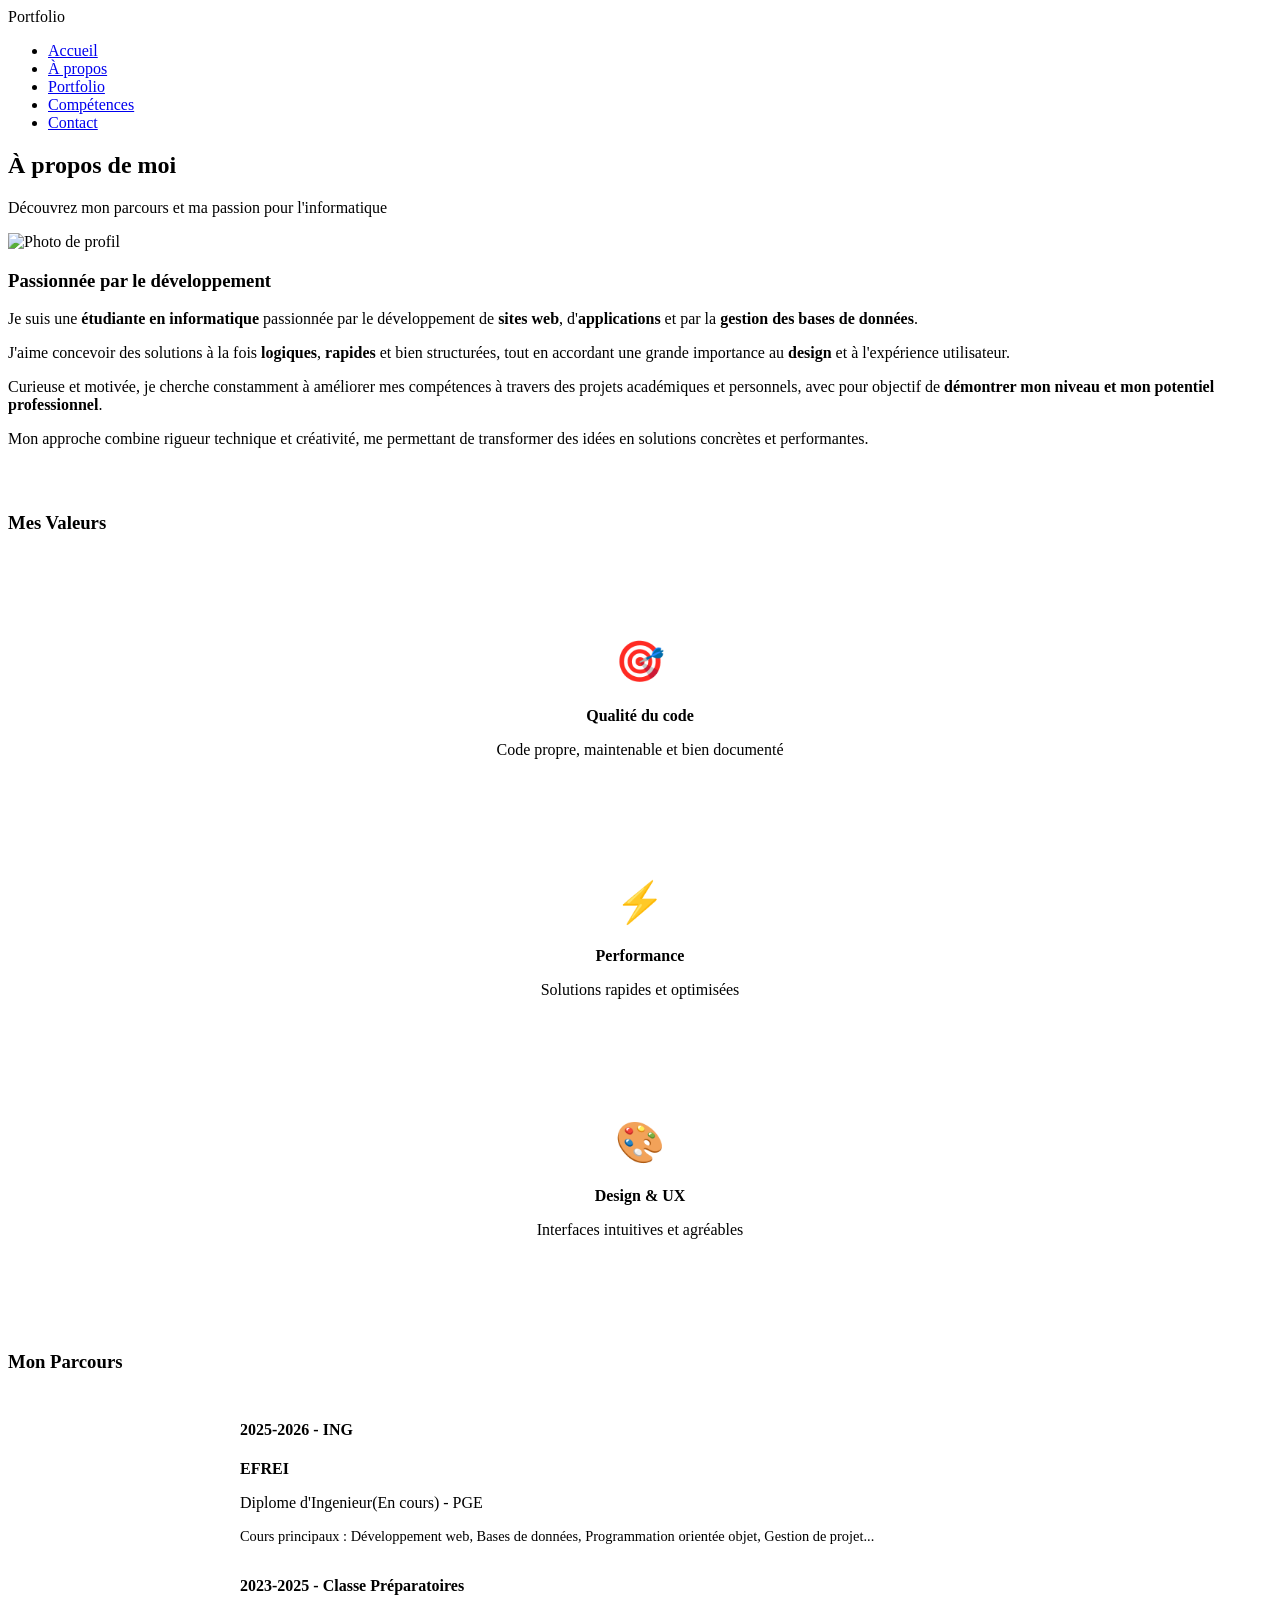
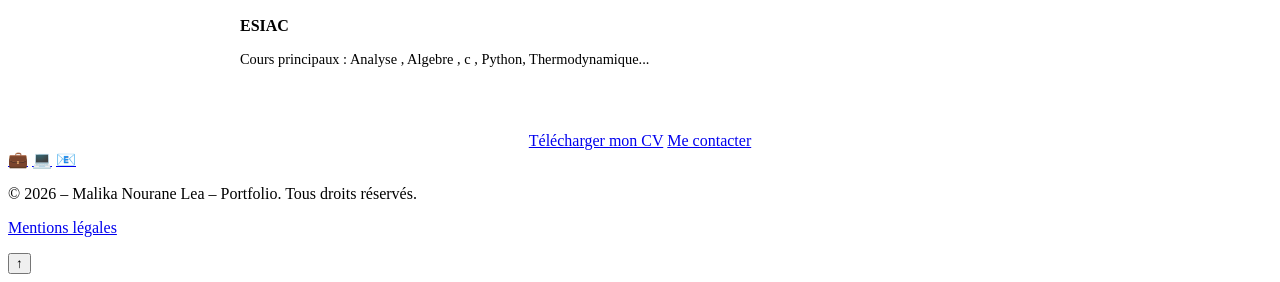
==== about.html @ 9110de29 "Add files via upload" ====
<!DOCTYPE html>
<html lang="fr">
<head>
    <meta charset="UTF-8">
    <meta name="viewport" content="width=device-width, initial-scale=1.0">
    <meta name="description" content="À propos - Étudiante en informatique passionnée par le développement">
    <title>À propos | Portfolio Étudiante en Informatique</title>
    <link rel="stylesheet" href="assets/css/styles.css">
</head>
<body>
    <!-- NAVIGATION -->
    <nav class="navbar">
        <div class="container">
            <div class="logo">Portfolio</div>
            <nav>
                <ul>
                    <li><a href="index.html">Accueil</a></li>
                    <li><a href="about.html">À propos</a></li>
                    <li><a href="portfolio.html">Portfolio</a></li>
                    <li><a href="skills.html">Compétences</a></li>
                    <li><a href="contact.html">Contact</a></li>
                </ul>
            </nav>
            <div class="menu-toggle">
                <span></span>
                <span></span>
                <span></span>
            </div>
        </div>
    </nav>

    <!-- SECTION À PROPOS -->
    <section class="section">
        <div class="container">
            <div class="section-header fade-in">
                <h2>À propos de moi</h2>
                <p>Découvrez mon parcours et ma passion pour l'informatique</p>
            </div>

            <!-- Contenu principal -->
            <div class="about-content">
                <!-- Photo de profil -->
                <div class="about-image slide-in-left">
                    <img src="assets/images/profile.jpeg.jpeg" alt="Photo de profil">
                </div>

                <!-- Texte de présentation -->
                <div class="about-text slide-in-right">
                    <h3>Passionnée par le développement</h3>
                    
                    <p>
                        Je suis une <strong>étudiante en informatique</strong> passionnée par le développement
                        de <strong>sites web</strong>, d'<strong>applications</strong> et par la
                        <strong>gestion des bases de données</strong>.
                    </p>
                    
                    <p>
                        J'aime concevoir des solutions à la fois <strong>logiques</strong>,
                        <strong>rapides</strong> et bien structurées, tout en accordant une grande
                        importance au <strong>design</strong> et à l'expérience utilisateur.
                    </p>
                    
                    <p>
                        Curieuse et motivée, je cherche constamment à améliorer mes compétences
                        à travers des projets académiques et personnels, avec pour objectif de
                        <strong>démontrer mon niveau et mon potentiel professionnel</strong>.
                    </p>
                    
                    <p>
                        Mon approche combine rigueur technique et créativité, me permettant de 
                        transformer des idées en solutions concrètes et performantes.
                    </p>
                </div>
            </div>

            <!-- Mes valeurs -->
            <div style="margin-top: 4rem;">
                <h3 class="text-center fade-in">Mes Valeurs</h3>
                
                <div class="portfolio-grid" style="margin-top: 2rem;">
                    <div class="card fade-in" style="text-align: center; padding: 2rem;">
                        <h3 class="text-accent" style="font-size: 2.5rem; margin-bottom: 1rem;">🎯</h3>
                        <h4 style="color: var(--color-accent); margin-bottom: 0.5rem;">Qualité du code</h4>
                        <p style="color: var(--color-text-secondary);">
                            Code propre, maintenable et bien documenté
                        </p>
                    </div>
                    
                    <div class="card fade-in" style="text-align: center; padding: 2rem;">
                        <h3 class="text-accent" style="font-size: 2.5rem; margin-bottom: 1rem;">⚡</h3>
                        <h4 style="color: var(--color-accent); margin-bottom: 0.5rem;">Performance</h4>
                        <p style="color: var(--color-text-secondary);">
                            Solutions rapides et optimisées
                        </p>
                    </div>
                    
                    <div class="card fade-in" style="text-align: center; padding: 2rem;">
                        <h3 class="text-accent" style="font-size: 2.5rem; margin-bottom: 1rem;">🎨</h3>
                        <h4 style="color: var(--color-accent); margin-bottom: 0.5rem;">Design & UX</h4>
                        <p style="color: var(--color-text-secondary);">
                            Interfaces intuitives et agréables
                        </p>
                    </div>
                </div>
            </div>

            <!-- Parcours académique -->
            <div style="margin-top: 4rem;">
                <h3 class="text-center fade-in">Mon Parcours</h3>
                
                <div style="max-width: 800px; margin: 3rem auto;">
                    <div class="card fade-in" style="margin-bottom: 2rem;">
                        <h4 class="text-accent">2025-2026 - ING </h4>
                        <p><strong>EFREI</strong></p>
                        <p>
                            Diplome d'Ingenieur(En cours) - PGE
                        </p>
                        <p style="font-size: 0.9rem; color: var(--color-text-muted); margin-top: 0.5rem;">
                            Cours principaux : Développement web, Bases de données, Programmation orientée objet, 
                            Gestion de projet...
                        </p>
                    </div>
                    
                    <div class="card fade-in" style="margin-bottom: 2rem;">
                        <h4 class="text-accent">2023-2025 - Classe Préparatoires</h4>
                        <p><strong>ESIAC</strong></p>
                        
                        <p style="font-size: 0.9rem; color: var(--color-text-muted); margin-top: 0.5rem;">
                            Cours principaux : Analyse , Algebre , c , Python, Thermodynamique...
                        </p>
                    </div>
                </div>
            </div>

            <!-- Call to action -->
            <div style="text-align: center; margin-top: 4rem;" class="fade-in">
                <a href="assets/CV/CV.pdf.pdf" download class="btn">Télécharger mon CV</a>
                <a href="contact.html" class="btn btn-secondary">Me contacter</a>
            </div>
        </div>
    </section>

    <!-- FOOTER -->
    <footer>
        <div class="container">
            <div class="social-links">
                <a href="https://www.linkedin.com/in/malika-nourane-lea-mouliom-yachere-74a588379" target="_blank" aria-label="LinkedIn">💼</a>
                <a href="https://github.com/malikanouranelee" target="_blank" aria-label="GitHub">💻</a>
                <a href="mailto:nouranelea4@gmail.com" aria-label="Email">📧</a>
            </div>
            <p>&copy; 2026 – Malika Nourane Lea – Portfolio. Tous droits réservés.</p>
            <p><a href="legal.html">Mentions légales</a></p>
        </div>
    </footer>

    <button class="back-to-top" aria-label="Retour en haut">↑</button>
    <script src="assets/js/main.js"></script>
</body>
</html>
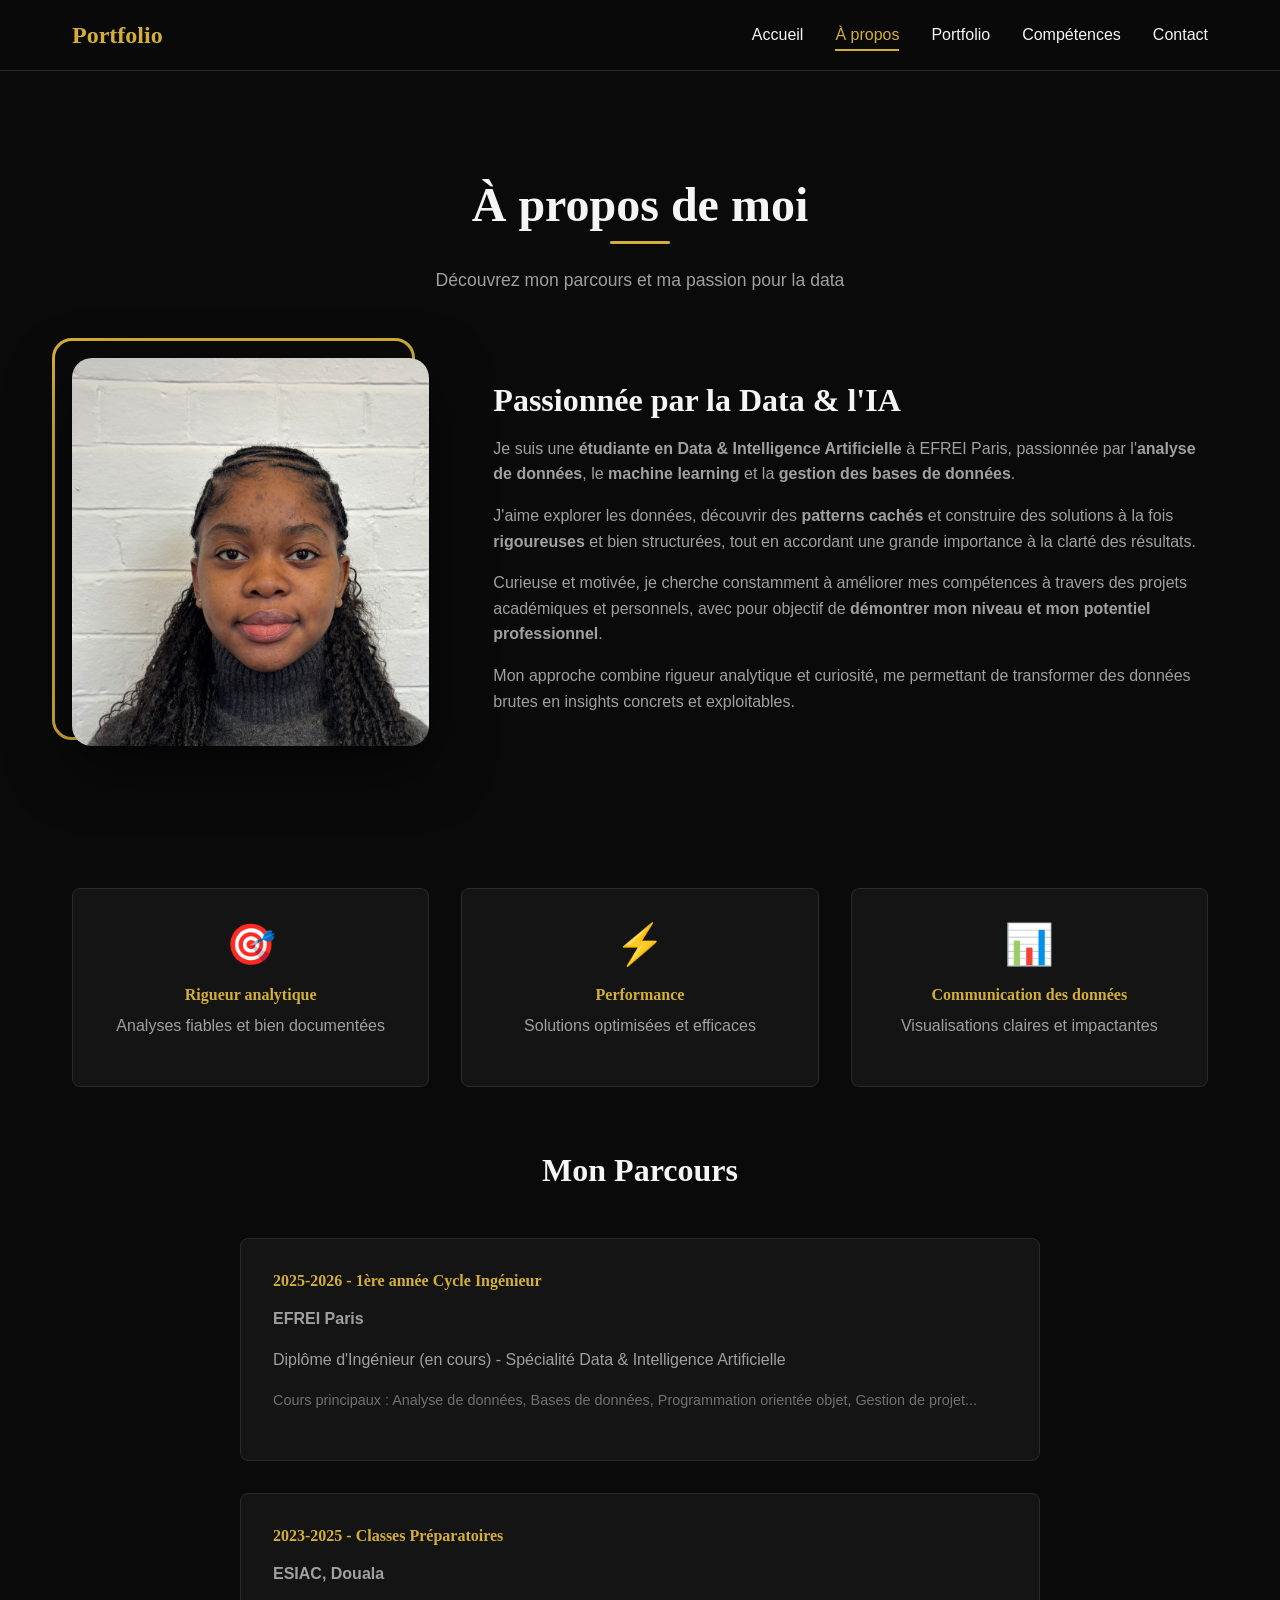
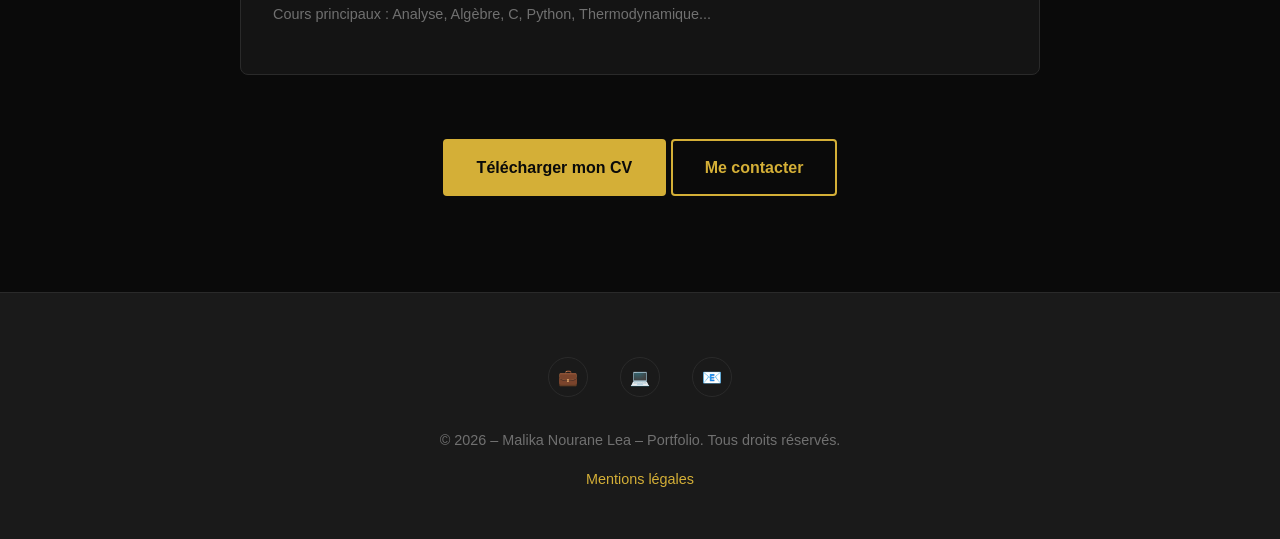
==== commit 99e5828c: "Correction des chemins CSS/JS et contenu Data & IA" ====
--- a/about.html
+++ b/about.html
@@ -3,9 +3,9 @@
 <head>
     <meta charset="UTF-8">
     <meta name="viewport" content="width=device-width, initial-scale=1.0">
-    <meta name="description" content="À propos - Étudiante en informatique passionnée par le développement">
-    <title>À propos | Portfolio Étudiante en Informatique</title>
-    <link rel="stylesheet" href="assets/css/styles.css">
+    <meta name="description" content="À propos de Malika Mouliom - Étudiante en Data & Intelligence Artificielle à EFREI Paris">
+    <title>À propos | Portfolio Malika - Data & IA</title>
+    <link rel="stylesheet" href="styles.css">
 </head>
 <body>
     <!-- NAVIGATION -->
@@ -34,30 +34,30 @@
         <div class="container">
             <div class="section-header fade-in">
                 <h2>À propos de moi</h2>
-                <p>Découvrez mon parcours et ma passion pour l'informatique</p>
+                <p>Découvrez mon parcours et ma passion pour la data</p>
             </div>
 
             <!-- Contenu principal -->
             <div class="about-content">
                 <!-- Photo de profil -->
                 <div class="about-image slide-in-left">
-                    <img src="assets/images/profile.jpeg.jpeg" alt="Photo de profil">
+                    <img src="profile.jpeg.jpeg" alt="Photo de profil">
                 </div>
 
                 <!-- Texte de présentation -->
                 <div class="about-text slide-in-right">
-                    <h3>Passionnée par le développement</h3>
+                    <h3>Passionnée par la Data & l'IA</h3>
                     
                     <p>
-                        Je suis une <strong>étudiante en informatique</strong> passionnée par le développement
-                        de <strong>sites web</strong>, d'<strong>applications</strong> et par la
-                        <strong>gestion des bases de données</strong>.
+                        Je suis une <strong>étudiante en Data & Intelligence Artificielle</strong> à 
+                        EFREI Paris, passionnée par l'<strong>analyse de données</strong>, le 
+                        <strong>machine learning</strong> et la <strong>gestion des bases de données</strong>.
                     </p>
                     
                     <p>
-                        J'aime concevoir des solutions à la fois <strong>logiques</strong>,
-                        <strong>rapides</strong> et bien structurées, tout en accordant une grande
-                        importance au <strong>design</strong> et à l'expérience utilisateur.
+                        J'aime explorer les données, découvrir des <strong>patterns cachés</strong> et 
+                        construire des solutions à la fois <strong>rigoureuses</strong> et bien 
+                        structurées, tout en accordant une grande importance à la clarté des résultats.
                     </p>
                     
                     <p>
@@ -67,8 +67,8 @@
                     </p>
                     
                     <p>
-                        Mon approche combine rigueur technique et créativité, me permettant de 
-                        transformer des idées en solutions concrètes et performantes.
+                        Mon approche combine rigueur analytique et curiosité, me permettant de 
+                        transformer des données brutes en insights concrets et exploitables.
                     </p>
                 </div>
             </div>
@@ -80,9 +80,9 @@
                 <div class="portfolio-grid" style="margin-top: 2rem;">
                     <div class="card fade-in" style="text-align: center; padding: 2rem;">
                         <h3 class="text-accent" style="font-size: 2.5rem; margin-bottom: 1rem;">🎯</h3>
-                        <h4 style="color: var(--color-accent); margin-bottom: 0.5rem;">Qualité du code</h4>
+                        <h4 style="color: var(--color-accent); margin-bottom: 0.5rem;">Rigueur analytique</h4>
                         <p style="color: var(--color-text-secondary);">
-                            Code propre, maintenable et bien documenté
+                            Analyses fiables et bien documentées
                         </p>
                     </div>
                     
@@ -90,15 +90,15 @@
                         <h3 class="text-accent" style="font-size: 2.5rem; margin-bottom: 1rem;">⚡</h3>
                         <h4 style="color: var(--color-accent); margin-bottom: 0.5rem;">Performance</h4>
                         <p style="color: var(--color-text-secondary);">
-                            Solutions rapides et optimisées
+                            Solutions optimisées et efficaces
                         </p>
                     </div>
                     
                     <div class="card fade-in" style="text-align: center; padding: 2rem;">
-                        <h3 class="text-accent" style="font-size: 2.5rem; margin-bottom: 1rem;">🎨</h3>
-                        <h4 style="color: var(--color-accent); margin-bottom: 0.5rem;">Design & UX</h4>
+                        <h3 class="text-accent" style="font-size: 2.5rem; margin-bottom: 1rem;">📊</h3>
+                        <h4 style="color: var(--color-accent); margin-bottom: 0.5rem;">Communication des données</h4>
                         <p style="color: var(--color-text-secondary);">
-                            Interfaces intuitives et agréables
+                            Visualisations claires et impactantes
                         </p>
                     </div>
                 </div>
@@ -110,23 +110,23 @@
                 
                 <div style="max-width: 800px; margin: 3rem auto;">
                     <div class="card fade-in" style="margin-bottom: 2rem;">
-                        <h4 class="text-accent">2025-2026 - ING </h4>
-                        <p><strong>EFREI</strong></p>
+                        <h4 class="text-accent">2025-2026 - 1ère année Cycle Ingénieur</h4>
+                        <p><strong>EFREI Paris</strong></p>
                         <p>
-                            Diplome d'Ingenieur(En cours) - PGE
+                            Diplôme d'Ingénieur (en cours) - Spécialité Data & Intelligence Artificielle
                         </p>
                         <p style="font-size: 0.9rem; color: var(--color-text-muted); margin-top: 0.5rem;">
-                            Cours principaux : Développement web, Bases de données, Programmation orientée objet, 
+                            Cours principaux : Analyse de données, Bases de données, Programmation orientée objet, 
                             Gestion de projet...
                         </p>
                     </div>
                     
                     <div class="card fade-in" style="margin-bottom: 2rem;">
-                        <h4 class="text-accent">2023-2025 - Classe Préparatoires</h4>
-                        <p><strong>ESIAC</strong></p>
+                        <h4 class="text-accent">2023-2025 - Classes Préparatoires</h4>
+                        <p><strong>ESIAC, Douala</strong></p>
                         
                         <p style="font-size: 0.9rem; color: var(--color-text-muted); margin-top: 0.5rem;">
-                            Cours principaux : Analyse , Algebre , c , Python, Thermodynamique...
+                            Cours principaux : Analyse, Algèbre, C, Python, Thermodynamique...
                         </p>
                     </div>
                 </div>
@@ -134,7 +134,7 @@
 
             <!-- Call to action -->
             <div style="text-align: center; margin-top: 4rem;" class="fade-in">
-                <a href="assets/CV/CV.pdf.pdf" download class="btn">Télécharger mon CV</a>
+                <a href="CV.pdf.pdf" download class="btn">Télécharger mon CV</a>
                 <a href="contact.html" class="btn btn-secondary">Me contacter</a>
             </div>
         </div>
@@ -144,16 +144,16 @@
     <footer>
         <div class="container">
             <div class="social-links">
-                <a href="https://www.linkedin.com/in/malika-nourane-lea-mouliom-yachere-74a588379" target="_blank" aria-label="LinkedIn">💼</a>
+                <a href="https://www.linkedin.com/in/malika-mouliom-74a588379" target="_blank" aria-label="LinkedIn">💼</a>
                 <a href="https://github.com/malikanouranelee" target="_blank" aria-label="GitHub">💻</a>
                 <a href="mailto:nouranelea4@gmail.com" aria-label="Email">📧</a>
             </div>
             <p>&copy; 2026 – Malika Nourane Lea – Portfolio. Tous droits réservés.</p>
-            <p><a href="legal.html">Mentions légales</a></p>
+            <p><a href="mentionslegales.html">Mentions légales</a></p>
         </div>
     </footer>
 
     <button class="back-to-top" aria-label="Retour en haut">↑</button>
-    <script src="assets/js/main.js"></script>
+    <script src="main.js"></script>
 </body>
 </html>
--- a/styles.css
+++ b/styles.css
@@ -0,0 +1,659 @@
+/* PORTFOLIO - STYLE.CSS */
+/* Thème Midnight Professional */
+
+:root {
+    --color-bg-primary: #0a0a0a;
+    --color-bg-secondary: #1a1a1a;
+    --color-bg-card: #141414;
+    --color-accent: #d4af37;
+    --color-accent-hover: #e6c158;
+    --color-text-primary: #f5f5f5;
+    --color-text-secondary: #a0a0a0;
+    --color-text-muted: #707070;
+    --color-border: #2a2a2a;
+    --font-primary: 'Segoe UI', Tahoma, Geneva, Verdana, sans-serif;
+    --font-heading: 'Georgia', serif;
+    --spacing-xs: 0.5rem;
+    --spacing-sm: 1rem;
+    --spacing-md: 2rem;
+    --spacing-lg: 4rem;
+    --spacing-xl: 6rem;
+}
+
+* {
+    margin: 0;
+    padding: 0;
+    box-sizing: border-box;
+}
+
+html {
+    scroll-behavior: smooth;
+    font-size: 16px;
+}
+
+body {
+    font-family: var(--font-primary);
+    background-color: var(--color-bg-primary);
+    color: var(--color-text-primary);
+    line-height: 1.6;
+    overflow-x: hidden;
+}
+
+h1, h2, h3, h4, h5, h6 {
+    font-family: var(--font-heading);
+    line-height: 1.2;
+    margin-bottom: var(--spacing-sm);
+    color: var(--color-text-primary);
+}
+
+h1 {
+    font-size: clamp(2.5rem, 5vw, 4rem);
+    font-weight: 700;
+}
+
+h2 {
+    font-size: clamp(2rem, 4vw, 3rem);
+    font-weight: 600;
+}
+
+h3 {
+    font-size: clamp(1.5rem, 3vw, 2rem);
+    font-weight: 600;
+}
+
+p {
+    margin-bottom: var(--spacing-sm);
+    color: var(--color-text-secondary);
+}
+
+a {
+    color: var(--color-accent);
+    text-decoration: none;
+    transition: color 0.3s ease;
+}
+
+a:hover {
+    color: var(--color-accent-hover);
+}
+
+/* NAVIGATION */
+.navbar {
+    position: fixed;
+    top: 0;
+    left: 0;
+    width: 100%;
+    background-color: rgba(10, 10, 10, 0.95);
+    backdrop-filter: blur(10px);
+    z-index: 1000;
+    padding: var(--spacing-sm) var(--spacing-md);
+    border-bottom: 1px solid var(--color-border);
+    transition: all 0.3s ease;
+}
+
+.navbar.scrolled {
+    padding: var(--spacing-xs) var(--spacing-md);
+    box-shadow: 0 4px 20px rgba(0, 0, 0, 0.5);
+}
+
+.navbar .container {
+    max-width: 1200px;
+    margin: 0 auto;
+    display: flex;
+    justify-content: space-between;
+    align-items: center;
+}
+
+.navbar .logo {
+    font-size: 1.5rem;
+    font-weight: 700;
+    color: var(--color-accent);
+    font-family: var(--font-heading);
+}
+
+.navbar nav ul {
+    display: flex;
+    list-style: none;
+    gap: var(--spacing-md);
+}
+
+.navbar nav a {
+    color: var(--color-text-primary);
+    font-weight: 500;
+    position: relative;
+    padding: 0.5rem 0;
+    transition: color 0.3s ease;
+}
+
+.navbar nav a::after {
+    content: '';
+    position: absolute;
+    bottom: 0;
+    left: 0;
+    width: 0;
+    height: 2px;
+    background-color: var(--color-accent);
+    transition: width 0.3s ease;
+}
+
+.navbar nav a:hover::after,
+.navbar nav a.active::after {
+    width: 100%;
+}
+
+.navbar nav a:hover,
+.navbar nav a.active {
+    color: var(--color-accent);
+}
+
+.menu-toggle {
+    display: none;
+    flex-direction: column;
+    cursor: pointer;
+    gap: 5px;
+}
+
+.menu-toggle span {
+    width: 25px;
+    height: 3px;
+    background-color: var(--color-accent);
+    transition: all 0.3s ease;
+}
+
+/* CONTAINER */
+.container {
+    max-width: 1200px;
+    margin: 0 auto;
+    padding: 0 var(--spacing-md);
+}
+
+.section {
+    padding: var(--spacing-xl) 0;
+    min-height: 100vh;
+}
+
+.section:first-of-type {
+    padding-top: calc(var(--spacing-xl) + 80px);
+}
+
+/* BOUTONS */
+.btn {
+    display: inline-block;
+    padding: 0.875rem 2rem;
+    background-color: var(--color-accent);
+    color: var(--color-bg-primary);
+    font-weight: 600;
+    border: 2px solid var(--color-accent);
+    border-radius: 4px;
+    cursor: pointer;
+    transition: all 0.3s ease;
+    text-align: center;
+}
+
+.btn:hover {
+    background-color: transparent;
+    color: var(--color-accent);
+    transform: translateY(-2px);
+    box-shadow: 0 5px 15px rgba(212, 175, 55, 0.3);
+}
+
+.btn-secondary {
+    background-color: transparent;
+    color: var(--color-accent);
+}
+
+.btn-secondary:hover {
+    background-color: var(--color-accent);
+    color: var(--color-bg-primary);
+}
+
+/* CARTES */
+.card {
+    background-color: var(--color-bg-card);
+    border: 1px solid var(--color-border);
+    border-radius: 8px;
+    padding: var(--spacing-md);
+    transition: all 0.3s ease;
+}
+
+.card:hover {
+    transform: translateY(-5px);
+    border-color: var(--color-accent);
+    box-shadow: 0 10px 30px rgba(212, 175, 55, 0.15);
+}
+
+/* SECTION HEADERS */
+.section-header {
+    text-align: center;
+    margin-bottom: var(--spacing-lg);
+}
+
+.section-header h2 {
+    position: relative;
+    display: inline-block;
+    margin-bottom: var(--spacing-md);
+}
+
+.section-header h2::after {
+    content: '';
+    position: absolute;
+    bottom: -10px;
+    left: 50%;
+    transform: translateX(-50%);
+    width: 60px;
+    height: 3px;
+    background-color: var(--color-accent);
+    border-radius: 2px;
+}
+
+.section-header p {
+    color: var(--color-text-secondary);
+    font-size: 1.1rem;
+}
+
+/* HERO */
+.hero {
+    display: flex;
+    align-items: center;
+    justify-content: center;
+    text-align: center;
+    min-height: 100vh;
+    position: relative;
+}
+
+.hero-content h1 {
+    margin-bottom: var(--spacing-md);
+    animation: fadeInUp 1s ease;
+}
+
+.hero-content .subtitle {
+    font-size: 1.5rem;
+    color: var(--color-text-secondary);
+    margin-bottom: var(--spacing-lg);
+    animation: fadeInUp 1s ease 0.2s backwards;
+}
+
+.hero-buttons {
+    display: flex;
+    gap: var(--spacing-sm);
+    justify-content: center;
+    flex-wrap: wrap;
+    animation: fadeInUp 1s ease 0.4s backwards;
+}
+
+/* ABOUT */
+.about-content {
+    display: grid;
+    grid-template-columns: 1fr 2fr;
+    gap: var(--spacing-lg);
+    align-items: center;
+}
+
+.about-image {
+    position: relative;
+}
+
+.about-image::before {
+    content: '';
+    position: absolute;
+    top: -20px;
+    left: -20px;
+    width: 100%;
+    height: 100%;
+    border: 3px solid var(--color-accent);
+    border-radius: 20px;
+    z-index: -1;
+}
+
+.about-image img {
+    width: 100%;
+    border-radius: 20px;
+    box-shadow: 0 20px 60px rgba(0, 0, 0, 0.5);
+}
+
+/* PORTFOLIO */
+.portfolio-grid {
+    display: grid;
+    grid-template-columns: repeat(auto-fit, minmax(300px, 1fr));
+    gap: var(--spacing-md);
+}
+
+.project-card {
+    background-color: var(--color-bg-card);
+    border: 1px solid var(--color-border);
+    border-radius: 8px;
+    overflow: hidden;
+    transition: all 0.3s ease;
+    cursor: pointer;
+}
+
+.project-card:hover {
+    transform: translateY(-10px);
+    border-color: var(--color-accent);
+    box-shadow: 0 15px 40px rgba(212, 175, 55, 0.2);
+}
+
+.project-image {
+    width: 100%;
+    height: 250px;
+    object-fit: cover;
+    transition: transform 0.3s ease;
+}
+
+.project-card:hover .project-image {
+    transform: scale(1.05);
+}
+
+.project-info {
+    padding: var(--spacing-md);
+}
+
+.project-info h3 {
+    color: var(--color-accent);
+    margin-bottom: var(--spacing-sm);
+}
+
+.project-tags {
+    display: flex;
+    flex-wrap: wrap;
+    gap: var(--spacing-xs);
+    margin-top: var(--spacing-sm);
+}
+
+.tag {
+    padding: 0.25rem 0.75rem;
+    background-color: rgba(212, 175, 55, 0.1);
+    border: 1px solid var(--color-accent);
+    border-radius: 20px;
+    font-size: 0.875rem;
+    color: var(--color-accent);
+}
+
+/* SKILLS */
+.skills-grid {
+    display: grid;
+    grid-template-columns: repeat(auto-fit, minmax(250px, 1fr));
+    gap: var(--spacing-md);
+}
+
+.skill-category {
+    background-color: var(--color-bg-card);
+    border: 1px solid var(--color-border);
+    border-radius: 8px;
+    padding: var(--spacing-md);
+}
+
+.skill-category h3 {
+    color: var(--color-accent);
+    margin-bottom: var(--spacing-md);
+}
+
+.skill-item {
+    margin-bottom: var(--spacing-md);
+}
+
+.skill-name {
+    display: flex;
+    justify-content: space-between;
+    margin-bottom: var(--spacing-xs);
+}
+
+.skill-bar {
+    height: 8px;
+    background-color: var(--color-bg-secondary);
+    border-radius: 10px;
+    overflow: hidden;
+}
+
+.skill-progress {
+    height: 100%;
+    background: linear-gradient(90deg, var(--color-accent), var(--color-accent-hover));
+    border-radius: 10px;
+    transition: width 1s ease;
+}
+
+/* CONTACT */
+.contact-content {
+    display: grid;
+    grid-template-columns: 1fr 2fr;
+    gap: var(--spacing-lg);
+}
+
+.contact-info {
+    background-color: var(--color-bg-card);
+    border: 1px solid var(--color-border);
+    border-radius: 8px;
+    padding: var(--spacing-md);
+}
+
+.contact-item {
+    margin-bottom: var(--spacing-md);
+}
+
+.contact-item h4 {
+    color: var(--color-accent);
+    margin-bottom: var(--spacing-xs);
+}
+
+.contact-form {
+    background-color: var(--color-bg-card);
+    border: 1px solid var(--color-border);
+    border-radius: 8px;
+    padding: var(--spacing-md);
+}
+
+.form-group {
+    margin-bottom: var(--spacing-md);
+}
+
+.form-group label {
+    display: block;
+    margin-bottom: var(--spacing-xs);
+    color: var(--color-text-primary);
+    font-weight: 500;
+}
+
+.form-group input,
+.form-group textarea {
+    width: 100%;
+    padding: 0.75rem;
+    background-color: var(--color-bg-secondary);
+    border: 1px solid var(--color-border);
+    border-radius: 4px;
+    color: var(--color-text-primary);
+    font-family: var(--font-primary);
+    transition: border-color 0.3s ease;
+}
+
+.form-group input:focus,
+.form-group textarea:focus {
+    outline: none;
+    border-color: var(--color-accent);
+}
+
+.form-group textarea {
+    resize: vertical;
+    min-height: 150px;
+}
+
+/* FOOTER */
+footer {
+    background-color: var(--color-bg-secondary);
+    border-top: 1px solid var(--color-border);
+    padding: var(--spacing-lg) var(--spacing-md) var(--spacing-md);
+    text-align: center;
+}
+
+.social-links {
+    display: flex;
+    justify-content: center;
+    gap: var(--spacing-md);
+    margin-bottom: var(--spacing-md);
+}
+
+.social-links a {
+    display: inline-flex;
+    align-items: center;
+    justify-content: center;
+    width: 40px;
+    height: 40px;
+    border: 1px solid var(--color-border);
+    border-radius: 50%;
+    transition: all 0.3s ease;
+}
+
+.social-links a:hover {
+    border-color: var(--color-accent);
+    transform: translateY(-3px);
+}
+
+footer p {
+    color: var(--color-text-muted);
+    font-size: 0.9rem;
+}
+
+/* BOUTON RETOUR EN HAUT */
+.back-to-top {
+    position: fixed;
+    bottom: 30px;
+    right: 30px;
+    width: 50px;
+    height: 50px;
+    background-color: var(--color-accent);
+    color: var(--color-bg-primary);
+    border: none;
+    border-radius: 50%;
+    cursor: pointer;
+    display: none;
+    align-items: center;
+    justify-content: center;
+    font-size: 1.5rem;
+    z-index: 999;
+    transition: all 0.3s ease;
+    box-shadow: 0 4px 15px rgba(212, 175, 55, 0.3);
+}
+
+.back-to-top:hover {
+    transform: translateY(-5px);
+    box-shadow: 0 6px 20px rgba(212, 175, 55, 0.5);
+}
+
+.back-to-top.visible {
+    display: flex;
+}
+
+/* ANIMATIONS */
+@keyframes fadeInUp {
+    from {
+        opacity: 0;
+        transform: translateY(30px);
+    }
+    to {
+        opacity: 1;
+        transform: translateY(0);
+    }
+}
+
+.fade-in {
+    opacity: 0;
+    transform: translateY(30px);
+    transition: opacity 0.6s ease, transform 0.6s ease;
+}
+
+.fade-in.visible {
+    opacity: 1;
+    transform: translateY(0);
+}
+
+.slide-in-left {
+    opacity: 0;
+    transform: translateX(-50px);
+    transition: opacity 0.6s ease, transform 0.6s ease;
+}
+
+.slide-in-left.visible {
+    opacity: 1;
+    transform: translateX(0);
+}
+
+.slide-in-right {
+    opacity: 0;
+    transform: translateX(50px);
+    transition: opacity 0.6s ease, transform 0.6s ease;
+}
+
+.slide-in-right.visible {
+    opacity: 1;
+    transform: translateX(0);
+}
+
+/* RESPONSIVE */
+@media (max-width: 1024px) {
+    .about-content {
+        grid-template-columns: 1fr;
+        text-align: center;
+    }
+    
+    .contact-content {
+        grid-template-columns: 1fr;
+    }
+}
+
+@media (max-width: 768px) {
+    .navbar nav ul {
+        position: fixed;
+        top: 70px;
+        left: -100%;
+        flex-direction: column;
+        background-color: var(--color-bg-primary);
+        width: 100%;
+        padding: var(--spacing-md);
+        border-top: 1px solid var(--color-border);
+        transition: left 0.3s ease;
+        box-shadow: 0 10px 30px rgba(0, 0, 0, 0.5);
+    }
+    
+    .navbar nav ul.active {
+        left: 0;
+    }
+    
+    .menu-toggle {
+        display: flex;
+    }
+    
+    .menu-toggle.active span:nth-child(1) {
+        transform: rotate(45deg) translate(5px, 5px);
+    }
+    
+    .menu-toggle.active span:nth-child(2) {
+        opacity: 0;
+    }
+    
+    .menu-toggle.active span:nth-child(3) {
+        transform: rotate(-45deg) translate(7px, -6px);
+    }
+    
+    .section {
+        padding: var(--spacing-lg) 0;
+    }
+    
+    .hero-buttons {
+        flex-direction: column;
+        align-items: stretch;
+    }
+    
+    .portfolio-grid {
+        grid-template-columns: 1fr;
+    }
+    
+    .skills-grid {
+        grid-template-columns: 1fr;
+    }
+}
+
+.text-center {
+    text-align: center;
+}
+
+.text-accent {
+    color: var(--color-accent);
+}
